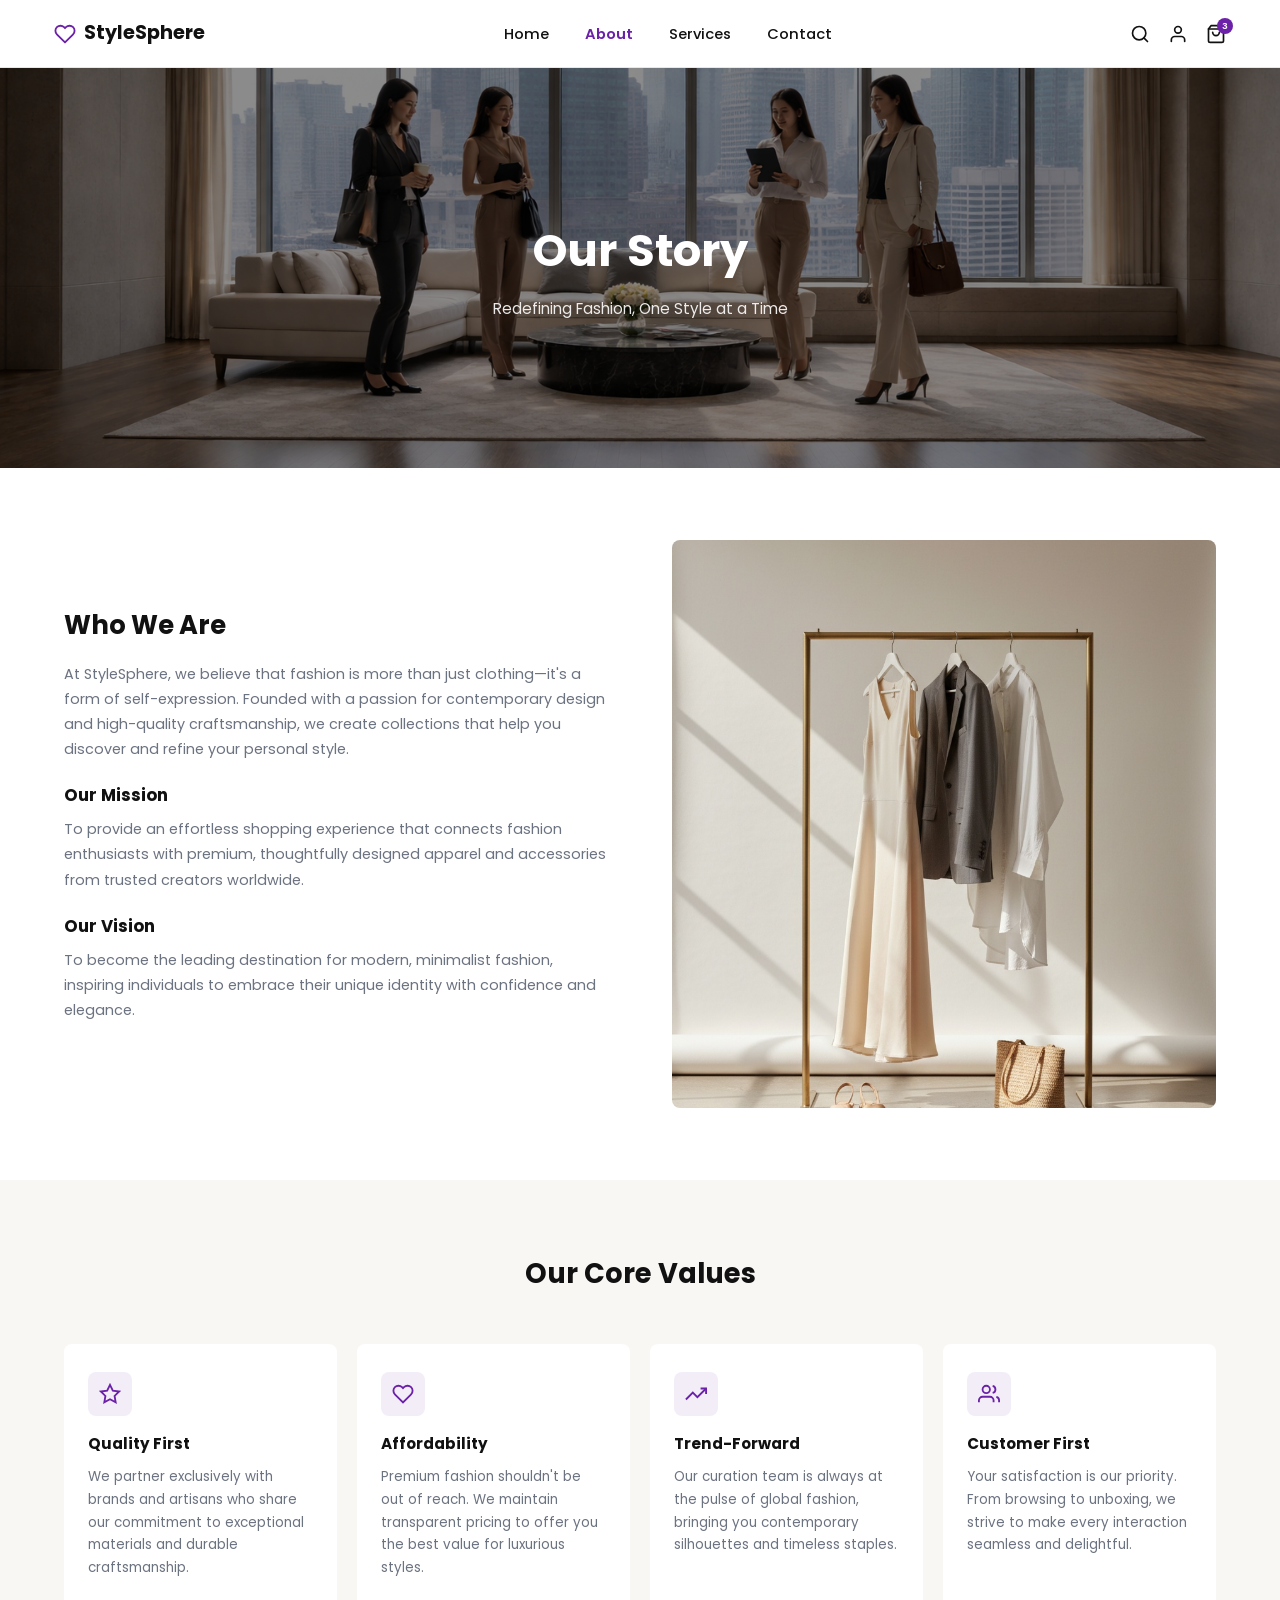
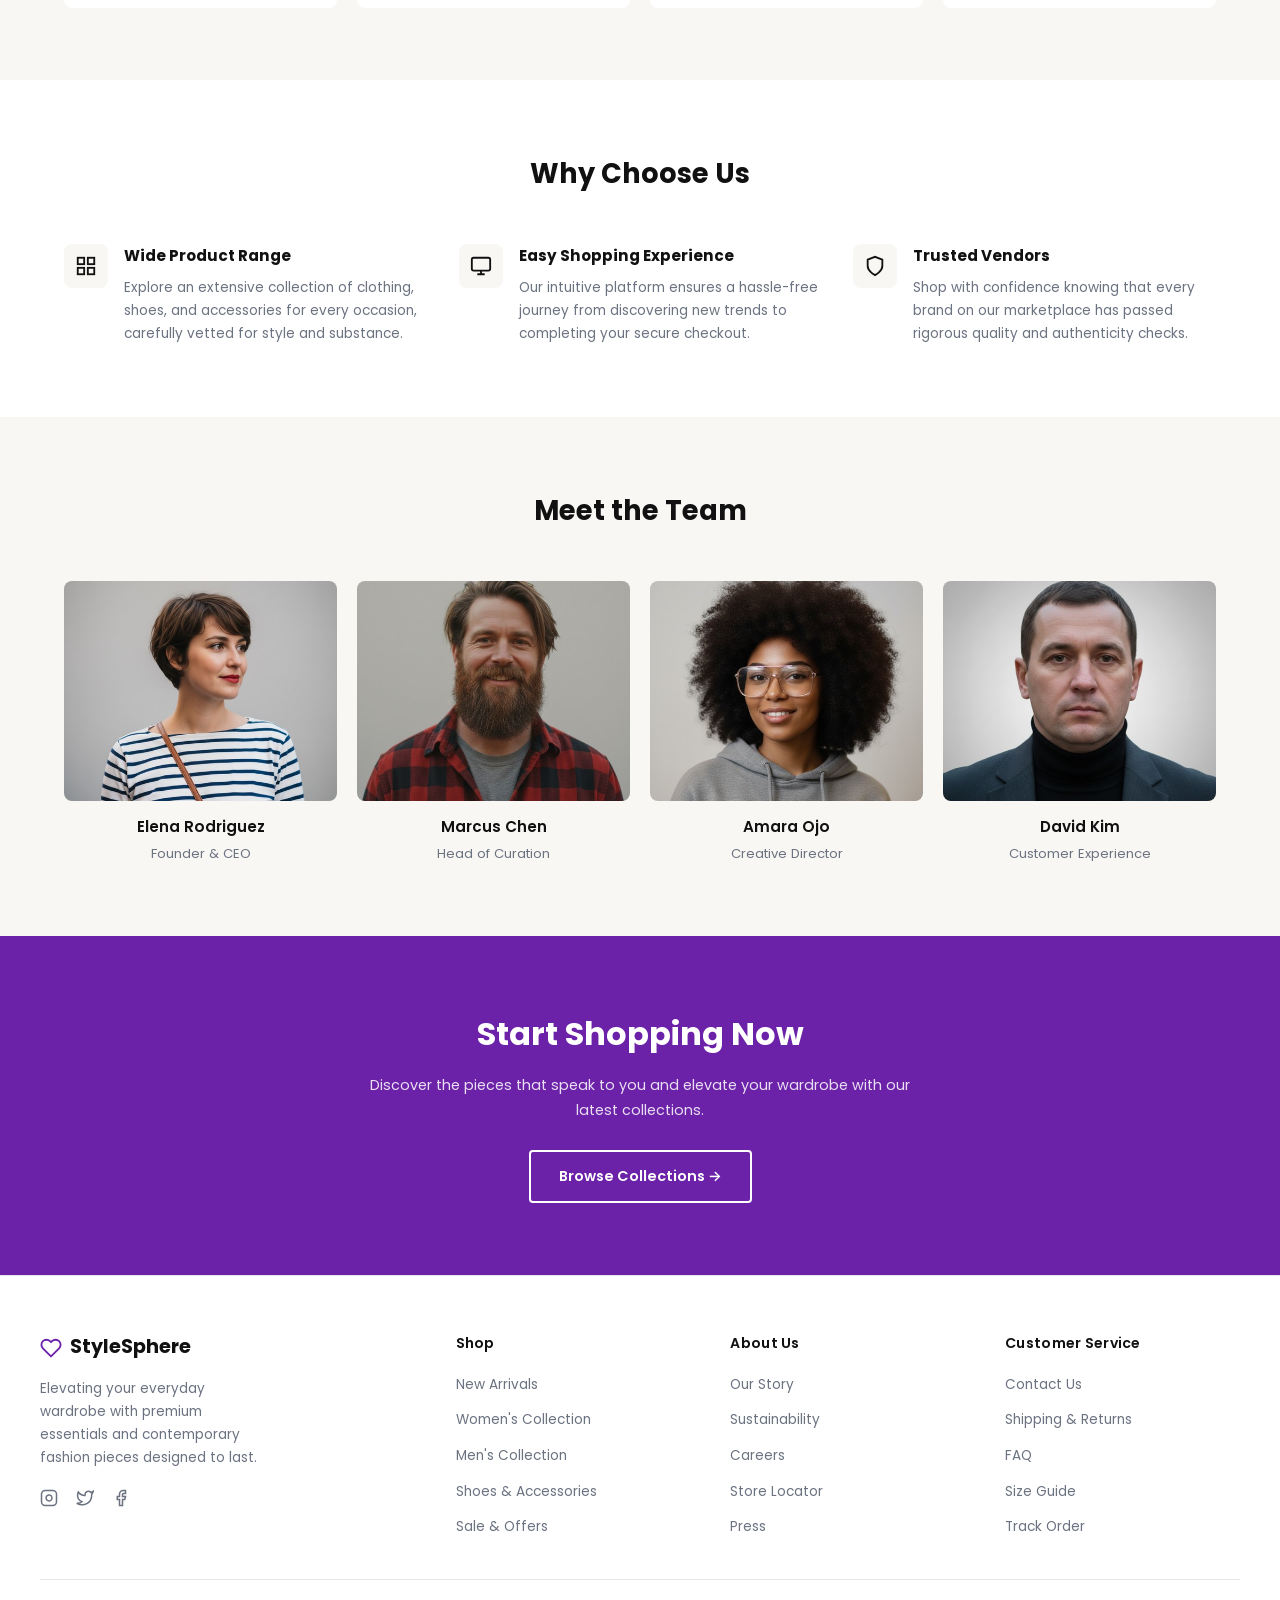
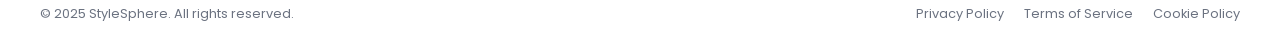
==== pages/about.html @ 80d5eca9 "refactor: clean up codebase and fix structural issues" ====
<!DOCTYPE html>
<html lang="en">
<head>
    <meta charset="UTF-8"/>
    <meta name="viewport" content="width=device-width, initial-scale=1.0"/>
    <title>StyleSphere — About</title>
    <link rel="stylesheet" href="../styles/component.css"/>
    <link rel="stylesheet" href="../styles/about.css"/>
</head>
<body>

  <!--HEADER-->
  <header class="site-header">
    <div class="header-inner">

      <a href="index.html" class="logo">
        <svg viewBox="0 0 24 24" fill="none" stroke="currentColor" stroke-width="2" stroke-linecap="round" stroke-linejoin="round">
          <path d="M20.84 4.61a5.5 5.5 0 0 0-7.78 0L12 5.67l-1.06-1.06a5.5 5.5 0 0 0-7.78 7.78l1.06 1.06L12 21.23l7.78-7.78 1.06-1.06a5.5 5.5 0 0 0 0-7.78z"/>
        </svg>
        StyleSphere
      </a>

      <nav>
        <ul class="nav-links">
          <li><a href="../index.html">Home</a></li>
          <li><a href="./about.html" class="active">About</a></li>
          <li><a href="./services.html">Services</a></li>
          <li><a href="./contact.html">Contact</a></li>
        </ul>
      </nav>

      <div class="header-icons">
        <button aria-label="Search">
          <svg width="20" height="20" viewBox="0 0 24 24" fill="none" stroke="currentColor" stroke-width="2" stroke-linecap="round" stroke-linejoin="round">
            <circle cx="11" cy="11" r="8"/><line x1="21" y1="21" x2="16.65" y2="16.65"/>
          </svg>
        </button>
        <button aria-label="Account">
          <svg width="20" height="20" viewBox="0 0 24 24" fill="none" stroke="currentColor" stroke-width="2" stroke-linecap="round" stroke-linejoin="round">
            <path d="M20 21v-2a4 4 0 0 0-4-4H8a4 4 0 0 0-4 4v2"/><circle cx="12" cy="7" r="4"/>
          </svg>
        </button>
        <button aria-label="Cart" style="position:relative;">
          <svg width="20" height="20" viewBox="0 0 24 24" fill="none" stroke="currentColor" stroke-width="2" stroke-linecap="round" stroke-linejoin="round">
            <path d="M6 2 3 6v14a2 2 0 0 0 2 2h14a2 2 0 0 0 2-2V6l-3-4z"/><line x1="3" y1="6" x2="21" y2="6"/><path d="M16 10a4 4 0 0 1-8 0"/>
          </svg>
          <span class="cart-badge">3</span>
        </button>
      </div>

      <button class="hamburger" aria-label="Toggle menu">
        <span></span>
        <span></span>
        <span></span>
      </button>

    </div>
  </header>

  <!-- Mobile Nav -->
  <nav class="mobile-nav">
    <a href="../index.html">Home</a>
    <a href="./about.html" class="active">About</a>
    <a href="./services.html">Services</a>
    <a href="./contact.html">Contact</a>
  </nav>


  <!-- MAIN CONTENT -->
  <main>

    <!-- Hero -->
    <section class="about-hero">
      <img src="../assets/images/img20.png" alt="Our Story" class="hero-bg" />
      <div class="hero-overlay">
        <h1>Our Story</h1>
        <p>Redefining Fashion, One Style at a Time</p>
      </div>
    </section>


    <!-- Who We Are -->
    <section class="who-we-are">
      <div class="section-inner">
        <div class="who-grid">
          <div class="who-text">
            <h2>Who We Are</h2>
            <p>At StyleSphere, we believe that fashion is more than just clothing—it's a form of self-expression. Founded with a passion for contemporary design and high-quality craftsmanship, we create collections that help you discover and refine your personal style.</p>

            <h3>Our Mission</h3>
            <p>To provide an effortless shopping experience that connects fashion enthusiasts with premium, thoughtfully designed apparel and accessories from trusted creators worldwide.</p>

            <h3>Our Vision</h3>
            <p>To become the leading destination for modern, minimalist fashion, inspiring individuals to embrace their unique identity with confidence and elegance.</p>
          </div>
          <div class="who-image">
            <img src="../assets/images/img14.jpg" alt="StyleSphere collection" />
          </div>
        </div>
      </div>
    </section>


    <!-- Core Values -->
    <section class="core-values">
      <div class="section-inner">
        <h2 class="section-title">Our Core Values</h2>
        <div class="values-grid">

          <div class="value-card">
            <div class="value-icon">
              <svg width="22" height="22" viewBox="0 0 24 24" fill="none" stroke="currentColor" stroke-width="2"><polygon points="12 2 15.09 8.26 22 9.27 17 14.14 18.18 21.02 12 17.77 5.82 21.02 7 14.14 2 9.27 8.91 8.26 12 2"/></svg>
            </div>
            <h4>Quality First</h4>
            <p>We partner exclusively with brands and artisans who share our commitment to exceptional materials and durable craftsmanship.</p>
          </div>

          <div class="value-card">
            <div class="value-icon">
              <svg width="22" height="22" viewBox="0 0 24 24" fill="none" stroke="currentColor" stroke-width="2"><path d="M20.84 4.61a5.5 5.5 0 0 0-7.78 0L12 5.67l-1.06-1.06a5.5 5.5 0 0 0-7.78 7.78l1.06 1.06L12 21.23l7.78-7.78 1.06-1.06a5.5 5.5 0 0 0 0-7.78z"/></svg>
            </div>
            <h4>Affordability</h4>
            <p>Premium fashion shouldn't be out of reach. We maintain transparent pricing to offer you the best value for luxurious styles.</p>
          </div>

          <div class="value-card">
            <div class="value-icon">
              <svg width="22" height="22" viewBox="0 0 24 24" fill="none" stroke="currentColor" stroke-width="2"><polyline points="23 6 13.5 15.5 8.5 10.5 1 18"/><polyline points="17 6 23 6 23 12"/></svg>
            </div>
            <h4>Trend-Forward</h4>
            <p>Our curation team is always at the pulse of global fashion, bringing you contemporary silhouettes and timeless staples.</p>
          </div>

          <div class="value-card">
            <div class="value-icon">
              <svg width="22" height="22" viewBox="0 0 24 24" fill="none" stroke="currentColor" stroke-width="2"><path d="M17 21v-2a4 4 0 0 0-4-4H5a4 4 0 0 0-4 4v2"/><circle cx="9" cy="7" r="4"/><path d="M23 21v-2a4 4 0 0 0-3-3.87"/><path d="M16 3.13a4 4 0 0 1 0 7.75"/></svg>
            </div>
            <h4>Customer First</h4>
            <p>Your satisfaction is our priority. From browsing to unboxing, we strive to make every interaction seamless and delightful.</p>
          </div>

        </div>
      </div>
    </section>


    <!-- Why Choose Us -->
    <section class="why-choose">
      <div class="section-inner">
        <h2 class="section-title">Why Choose Us</h2>
        <div class="why-grid">

          <div class="why-item">
            <div class="why-icon">
              <svg width="22" height="22" viewBox="0 0 24 24" fill="none" stroke="currentColor" stroke-width="2"><rect x="3" y="3" width="7" height="7"/><rect x="14" y="3" width="7" height="7"/><rect x="14" y="14" width="7" height="7"/><rect x="3" y="14" width="7" height="7"/></svg>
            </div>
            <div>
              <h4>Wide Product Range</h4>
              <p>Explore an extensive collection of clothing, shoes, and accessories for every occasion, carefully vetted for style and substance.</p>
            </div>
          </div>

          <div class="why-item">
            <div class="why-icon">
              <svg width="22" height="22" viewBox="0 0 24 24" fill="none" stroke="currentColor" stroke-width="2"><rect x="2" y="3" width="20" height="14" rx="2"/><path d="M8 21h8M12 17v4"/></svg>
            </div>
            <div>
              <h4>Easy Shopping Experience</h4>
              <p>Our intuitive platform ensures a hassle-free journey from discovering new trends to completing your secure checkout.</p>
            </div>
          </div>

          <div class="why-item">
            <div class="why-icon">
              <svg width="22" height="22" viewBox="0 0 24 24" fill="none" stroke="currentColor" stroke-width="2"><path d="M12 22s8-4 8-10V5l-8-3-8 3v7c0 6 8 10 8 10z"/></svg>
            </div>
            <div>
              <h4>Trusted Vendors</h4>
              <p>Shop with confidence knowing that every brand on our marketplace has passed rigorous quality and authenticity checks.</p>
            </div>
          </div>

        </div>
      </div>
    </section>


    <!-- Meet the Team -->
    <section class="team">
      <div class="section-inner">
        <h2 class="section-title">Meet the Team</h2>
        <div class="team-grid">

          <div class="team-card">
            <img src="../assets/images/img2.jpg" alt="Elena Rodriguez" />
            <p class="team-name">Elena Rodriguez</p>
            <p class="team-role">Founder & CEO</p>
          </div>

          <div class="team-card">
            <img src="../assets/images/img3.jpg" alt="Marcus Chen" />
            <p class="team-name">Marcus Chen</p>
            <p class="team-role">Head of Curation</p>
          </div>

          <div class="team-card">
            <img src="../assets/images/img4.jpg" alt="Amara Ojo" />
            <p class="team-name">Amara Ojo</p>
            <p class="team-role">Creative Director</p>
          </div>

          <div class="team-card">
            <img src="../assets/images/img5.jpg" alt="David Kim" />
            <p class="team-name">David Kim</p>
            <p class="team-role">Customer Experience</p>
          </div>

        </div>
      </div>
    </section>


    <!-- CTA Banner -->
    <section class="cta-banner">
      <div class="cta-inner">
        <h2>Start Shopping Now</h2>
        <p>Discover the pieces that speak to you and elevate your wardrobe with our latest collections.</p>
        <a href="#" class="btn-outline">Browse Collections →</a>
      </div>
    </section>

  </main>


  <!-- FOOTER -->
  <footer class="site-footer">
    <div class="footer-inner">
      <div class="footer-top">

        <div class="footer-brand">
          <a href="index.html" class="logo">
            <svg viewBox="0 0 24 24" fill="none" stroke="currentColor" stroke-width="2" stroke-linecap="round" stroke-linejoin="round">
              <path d="M20.84 4.61a5.5 5.5 0 0 0-7.78 0L12 5.67l-1.06-1.06a5.5 5.5 0 0 0-7.78 7.78l1.06 1.06L12 21.23l7.78-7.78 1.06-1.06a5.5 5.5 0 0 0 0-7.78z"/>
            </svg>
            StyleSphere
          </a>
          <p>Elevating your everyday wardrobe with premium essentials and contemporary fashion pieces designed to last.</p>
          <div class="footer-social">
            <a href="#" aria-label="Instagram">
              <svg width="18" height="18" viewBox="0 0 24 24" fill="none" stroke="currentColor" stroke-width="2"><rect x="2" y="2" width="20" height="20" rx="5"/><path d="M16 11.37A4 4 0 1 1 12.63 8 4 4 0 0 1 16 11.37z"/><line x1="17.5" y1="6.5" x2="17.51" y2="6.5"/></svg>
            </a>
            <a href="#" aria-label="Twitter">
              <svg width="18" height="18" viewBox="0 0 24 24" fill="none" stroke="currentColor" stroke-width="2"><path d="M23 3a10.9 10.9 0 0 1-3.14 1.53 4.48 4.48 0 0 0-7.86 3v1A10.66 10.66 0 0 1 3 4s-4 9 5 13a11.64 11.64 0 0 1-7 2c9 5 20 0 20-11.5a4.5 4.5 0 0 0-.08-.83A7.72 7.72 0 0 0 23 3z"/></svg>
            </a>
            <a href="#" aria-label="Facebook">
              <svg width="18" height="18" viewBox="0 0 24 24" fill="none" stroke="currentColor" stroke-width="2"><path d="M18 2h-3a5 5 0 0 0-5 5v3H7v4h3v8h4v-8h3l1-4h-4V7a1 1 0 0 1 1-1h3z"/></svg>
            </a>
          </div>
        </div>

        <div class="footer-col">
          <h4>Shop</h4>
          <ul>
            <li><a href="#">New Arrivals</a></li>
            <li><a href="#">Women's Collection</a></li>
            <li><a href="#">Men's Collection</a></li>
            <li><a href="#">Shoes & Accessories</a></li>
            <li><a href="#">Sale & Offers</a></li>
          </ul>
        </div>

        <div class="footer-col">
          <h4>About Us</h4>
          <ul>
            <li><a href="about.html">Our Story</a></li>
            <li><a href="#">Sustainability</a></li>
            <li><a href="#">Careers</a></li>
            <li><a href="#">Store Locator</a></li>
            <li><a href="#">Press</a></li>
          </ul>
        </div>

        <div class="footer-col">
          <h4>Customer Service</h4>
          <ul>
            <li><a href="contact.html">Contact Us</a></li>
            <li><a href="#">Shipping & Returns</a></li>
            <li><a href="#">FAQ</a></li>
            <li><a href="#">Size Guide</a></li>
            <li><a href="#">Track Order</a></li>
          </ul>
        </div>

      </div>

      <div class="footer-bottom">
        <p>© 2025 StyleSphere. All rights reserved.</p>
        <div class="footer-legal">
          <a href="#">Privacy Policy</a>
          <a href="#">Terms of Service</a>
          <a href="#">Cookie Policy</a>
        </div>
      </div>
    </div>
  </footer>

  <script src="../js/main.js"></script>
</body>
</html>
---- styles/component.css ----
/* Header and Footer Styles */
@import url('https://fonts.googleapis.com/css2?family=Inter:ital,opsz,wght@0,14..32,100..900;1,14..32,100..900&family=Poppins:ital,wght@0,100;0,200;0,300;0,400;0,500;0,600;0,700;0,800;0,900;1,100;1,200;1,300;1,400;1,500;1,600;1,700;1,800;1,900&display=swap');

:root {
  --purple: #6B21A8;
  --purple-light: #7C3AED;
  --black: #111111;
  --dark: #1a1a1a;
  --gray: #6B7280;
  --gray-light: #F9F7F4;
  --white: #ffffff;
  --border: #E5E7EB;
  --font-display: 'Poppins', 'Inter', serif;
  --font-body: 'Poppins', 'Inter', sans-serif;
  --nav-height: 4.25rem;
  --transition: 0.25s ease;
}


*, *::before, *::after {
  box-sizing: border-box;
  margin: 0;
  padding: 0;
}

body {
  font-family: var(--font-body);
  color: var(--black);
  background: var(--white);
  line-height: 1.6;
}

a {
  text-decoration: none;
  color: inherit;
}

/*HEADER */

.site-header {
  position: sticky;
  top: 0;
  z-index: 100;
  background: var(--white);
  border-bottom: 1px solid var(--border);
  height: var(--nav-height);
}

.header-inner {
  max-width: 75rem;
  margin: 0 auto;
  padding: 0 0.875rem;
  height: 100%;
  display: flex;
  align-items: center;
  justify-content: space-between;
}

/* Logo */
.logo {
  display: flex;
  align-items: center;
  gap: 0.5rem;
  font-family: var(--font-display);
  font-size: 1.2rem;
  font-weight: 700;
  color: var(--black);
}

.logo svg {
  width: 1.375rem;
  height: 1.375rem;
  color: var(--purple);
}

/* Desktop Nav */
.nav-links {
  display: flex;
  align-items: center;
  gap: 2.25rem;
  list-style: none;
}

.nav-links a {
  font-size: 0.92rem;
  font-weight: 500;
  color: var(--black);
  transition: color var(--transition);
}

.nav-links a:hover {
  color: var(--purple);
}

.nav-links a.active {
  color: var(--purple);
  font-weight: 600;
}

/* Header Icons */
.header-icons {
  display: flex;
  align-items: center;
  gap: 1.125rem;
}

.header-icons button,
.header-icons a {
  background: none;
  border: none;
  cursor: pointer;
  color: var(--black);
  display: flex;
  align-items: center;
  transition: color var(--transition);
  position: relative;
}

.header-icons button:hover,
.header-icons a:hover {
  color: var(--purple);
}

.cart-badge {
  position: absolute;
  top: -6px;
  right: -7px;
  background: var(--purple);
  color: var(--white);
  font-size: 0.6rem;
  font-weight: 700;
  width: 1rem;
  height: 1rem;
  border-radius: 50%;
  display: flex;
  align-items: center;
  justify-content: center;
}

/* Hamburger */
.hamburger {
  display: none;
  flex-direction: column;
  gap: 0.3125rem;
  cursor: pointer;
  background: none;
  border: none;
  padding: 0.25rem;
}

.hamburger span {
  display: block;
  width: 1.375rem;
  height: 0.125rem;
  background: var(--black);
  border-radius: 2px;
  transition: all 0.3s ease;
}

/* Mobile Menu */
.mobile-nav {
  display: none;
  position: fixed;
  top: var(--nav-height);
  left: 0;
  right: 0;
  bottom: 0;
  background: var(--white);
  z-index: 99;
  flex-direction: column;
  padding: 2rem 1.5rem;
  gap: 0.5rem;
  border-top: 1px solid var(--border);
}

.mobile-nav.open {
  display: flex;
}

.mobile-nav a {
  font-size: 1.4rem;
  font-weight: 500;
  color: var(--black);
  padding: 0.75rem 0;
  border-bottom: 1px solid var(--border);
  transition: color var(--transition);
}

.mobile-nav a:hover,
.mobile-nav a.active {
  color: var(--purple);
}

/* Hamburger open state */
.hamburger.open span:nth-child(1) {
  transform: translateY(7px) rotate(45deg);
}

.hamburger.open span:nth-child(2) {
  opacity: 0;
}

.hamburger.open span:nth-child(3) {
  transform: translateY(-7px) rotate(-45deg);
}

/*FOOTER*/

.site-footer {
  background: var(--white);
  border-top: 1px solid var(--border);
  padding: 3.5rem 1.5rem 2rem;
}

.footer-inner {
  max-width: 75rem;
  margin: 0 auto;
}

.footer-top {
  display: grid;
  grid-template-columns: 1.6fr 1fr 1fr 1fr;
  gap: 2.5rem;
  padding-bottom: 2.5rem;
  border-bottom: 1px solid var(--border);
}

.footer-brand .logo {
  margin-bottom: 0.875rem;
}

.footer-brand p {
  font-size: 0.85rem;
  color: var(--gray);
  line-height: 1.7;
  max-width: 13.75rem;
}

.footer-social {
  display: flex;
  gap: 1.125rem;
  margin-top: 1.25rem;
}

.footer-social a {
  color: var(--gray);
  transition: color var(--transition);
}

.footer-social a:hover {
  color: var(--purple);
}

.footer-col h4 {
  font-size: 0.88rem;
  font-weight: 600;
  color: var(--black);
  margin-bottom: 1rem;
  letter-spacing: 0.02em;
}

.footer-col ul {
  list-style: none;
  display: flex;
  flex-direction: column;
  gap: 0.625rem;
}

.footer-col ul li a {
  font-size: 0.85rem;
  color: var(--gray);
  transition: color var(--transition);
}

.footer-col ul li a:hover {
  color: var(--purple);
}

.footer-bottom {
  display: flex;
  align-items: center;
  justify-content: space-between;
  padding-top: 1.5rem;
  flex-wrap: wrap;
  gap: 0.75rem;
}

.footer-bottom p {
  font-size: 0.8rem;
  color: var(--gray);
}

.footer-legal {
  display: flex;
  gap: 1.25rem;
}

.footer-legal a {
  font-size: 0.8rem;
  color: var(--gray);
  transition: color var(--transition);
}

.footer-legal a:hover {
  color: var(--purple);
}

/*RESPONSIVE */

@media (max-width: 768px) {
  .nav-links {
    display: none;
  }

  .hamburger {
    display: flex;
  }

  .footer-top {
    grid-template-columns: 1fr 1fr;
    gap: 2rem;
  }
}

@media (max-width: 480px) {
  .footer-top {
    grid-template-columns: 1fr;
  }

  .footer-bottom {
    flex-direction: column;
    align-items: flex-start;
  }
}

::view-transition-old(root) {
  animation: fade-out 0.2s ease;
}
::view-transition-new(root) {
  animation: fade-in 0.2s ease;
}
@keyframes fade-out { 
  from { 
    opacity: 1; 
  } 
  to {
     opacity: 0; 
    }
}

@keyframes fade-in  { 
  from { 
    opacity: 0; 
  } 
  to { 
    opacity: 1; 
  } 
}

 
 
/* =====================
   FORM FIELD ERROR
   ===================== */
 
.field-error {
  font-size: 0.78rem;
  color: #DC2626;
  margin-top: 5px;
}
 
 
/* =====================
   SUCCESS POPUP
   ===================== */
 
.success-popup {
  position: fixed;
  inset: 0;
  background: rgba(0, 0, 0, 0.45);
  display: flex;
  align-items: center;
  justify-content: center;
  z-index: 999;
  padding: 24px;
}
 
.popup-inner {
  background: var(--white);
  border-radius: 12px;
  padding: 40px 32px;
  text-align: center;
  max-width: 400px;
  width: 100%;
  display: flex;
  flex-direction: column;
  align-items: center;
  gap: 12px;
}
 
.popup-inner h3 {
  font-family: var(--font-display);
  font-size: 1.2rem;
  font-weight: 700;
  color: var(--black);
}
 
.popup-inner p {
  font-size: 0.88rem;
  color: var(--gray);
  line-height: 1.6;
}
 
.popup-close {
  margin-top: 8px;
  padding: 10px 28px;
  background: var(--purple);
  color: var(--white);
  border: none;
  border-radius: 4px;
  font-size: 0.88rem;
  font-weight: 600;
  font-family: var(--font-body);
  cursor: pointer;
  transition: background var(--transition);
}
 
.popup-close:hover {
  background: var(--purple-light);
}
---- styles/about.css ----
/* About Page Styles */

.section-inner {
  max-width: 75rem;
  margin: 0 auto;
  padding: 0 1.5rem;
}

.section-title {
  font-family: var(--font-display);
  font-size: 1.7rem;
  font-weight: 700;
  text-align: center;
  color: var(--black);
  margin-bottom: 3rem;
}

.btn-outline {
  display: inline-block;
  padding: 0.8125rem 1.75rem;
  border: 2px solid var(--white);
  color: var(--white);
  border-radius: 4px;
  font-size: 0.9rem;
  font-weight: 600;
  font-family: var(--font-body);
  transition: all var(--transition);
}

.btn-outline:hover {
  background: var(--white);
  color: var(--purple);
}


/* ABOUT HERO */

.about-hero {
  position: relative;
  height: 25rem;
  overflow: hidden;
}

.about-hero .hero-bg {
  width: 100%;
  height: 100%;
  object-fit: cover;
  display: block;
  background: #555;
}

.hero-overlay {
  position: absolute;
  inset: 0;
  background: rgba(0, 0, 0, 0.45);
  display: flex;
  flex-direction: column;
  align-items: center;
  justify-content: center;
  color: var(--white);
  text-align: center;
  padding: 1.5rem;
}

.hero-overlay h1 {
  font-family: var(--font-display);
  font-size: clamp(1.8rem, 4vw, 2.8rem);
  font-weight: 700;
  margin-bottom: 0.625rem;
}

.hero-overlay p {
  font-size: 0.95rem;
  opacity: 0.9;
}


/*WHO WE ARE*/

.who-we-are {
  padding: 4.5rem 1.5rem;
}

.who-grid {
  display: grid;
  grid-template-columns: 1fr 1fr;
  gap: 4rem;
  align-items: center;
}

.who-text h2 {
  font-family: var(--font-display);
  font-size: 1.6rem;
  font-weight: 700;
  color: var(--black);
  margin-bottom: 1rem;
}

.who-text p {
  font-size: 0.9rem;
  color: var(--gray);
  line-height: 1.75;
  margin-bottom: 1.25rem;
}

.who-text h3 {
  font-family: var(--font-display);
  font-size: 1.05rem;
  font-weight: 700;
  color: var(--black);
  margin-bottom: 0.5rem;
}

.who-image {
  border-radius: 8px;
  overflow: hidden;
}

.who-image img {
  width: 100%;
  height: 35.5rem;
  object-fit: cover;
  display: block;
  background: #ccc;
}


/* CORE VALUES */

.core-values {
  background: var(--gray-light);
  padding: 4.5rem 1.5rem;
}

.values-grid {
  display: grid;
  grid-template-columns: repeat(4, 1fr);
  gap: 1.25rem;
}

.value-card {
  background: var(--white);
  border-radius: 8px;
  padding: 1.75rem 1.5rem;
}

.value-icon {
  width: 2.75rem;
  height: 2.75rem;
  border-radius: 8px;
  background: rgba(107, 33, 168, 0.08);
  display: flex;
  align-items: center;
  justify-content: center;
  color: var(--purple);
  margin-bottom: 1rem;
}

.value-card h4 {
  font-size: 0.95rem;
  font-weight: 700;
  color: var(--black);
  margin-bottom: 0.625rem;
}

.value-card p {
  font-size: 0.84rem;
  color: var(--gray);
  line-height: 1.7;
}


/* WHY CHOOSE US */

.why-choose {
  padding: 4.5rem 1.5rem;
}

.why-grid {
  display: grid;
  grid-template-columns: repeat(3, 1fr);
  gap: 2rem;
}

.why-item {
  display: flex;
  gap: 1rem;
  align-items: flex-start;
}

.why-icon {
  width: 2.75rem;
  height: 44px;
  border-radius: 8px;
  background: var(--gray-light);
  display: flex;
  align-items: center;
  justify-content: center;
  color: var(--black);
  flex-shrink: 0;
}

.why-item h4 {
  font-size: 0.95rem;
  font-weight: 700;
  color: var(--black);
  margin-bottom: 0.5rem;
}

.why-item p {
  font-size: 0.85rem;
  color: var(--gray);
  line-height: 1.7;
}


/* TEAM */

.team {
  background: var(--gray-light);
  padding: 4.5rem 1.5rem;
}

.team-grid {
  display: grid;
  grid-template-columns: repeat(4, 1fr);
  gap: 1.25rem;
}

.team-card {
  text-align: center;
}

.team-card img {
  width: 100%;
  height: 13.75rem;
  object-fit: cover;
  border-radius: 8px;
  display: block;
  background: #ccc;
  margin-bottom: 0.875rem;
}

.team-name {
  font-size: 0.95rem;
  font-weight: 600;
  color: var(--black);
  margin-bottom: 0.25rem;
}

.team-role {
  font-size: 0.82rem;
  color: var(--gray);
}


/* CTA BANNER*/

.cta-banner {
  background: var(--purple);
  padding: 4.5rem 1.5rem;
  text-align: center;
}

.cta-inner {
  max-width: 35rem;
  margin: 0 auto;
}

.cta-inner h2 {
  font-family: var(--font-display);
  font-size: clamp(1.5rem, 3vw, 2rem);
  font-weight: 700;
  color: var(--white);
  margin-bottom: 0.875rem;
}

.cta-inner p {
  font-size: 0.9rem;
  color: rgba(255, 255, 255, 0.85);
  line-height: 1.7;
  margin-bottom: 1.75rem;
}


/* RESPONSIVE */

@media (max-width: 1024px) {
  .values-grid {
    grid-template-columns: repeat(2, 1fr);
  }

  .team-grid {
    grid-template-columns: repeat(2, 1fr);
  }
}

@media (max-width: 768px) {
  .who-grid {
    grid-template-columns: 1fr;
    gap: 2rem;
  }

  .who-image {
    order: -1;
  }

  .who-image img {
    height: 17.5rem;
  }

  .why-grid {
    grid-template-columns: 1fr;
    gap: 1.5rem
  }
}

@media (max-width: 480px) {
  .values-grid {
    grid-template-columns: 1fr;
  }

  .team-grid {
    grid-template-columns: repeat(2, 1fr);
  }

  .team-card img {
    height: 10rem;
  }
}
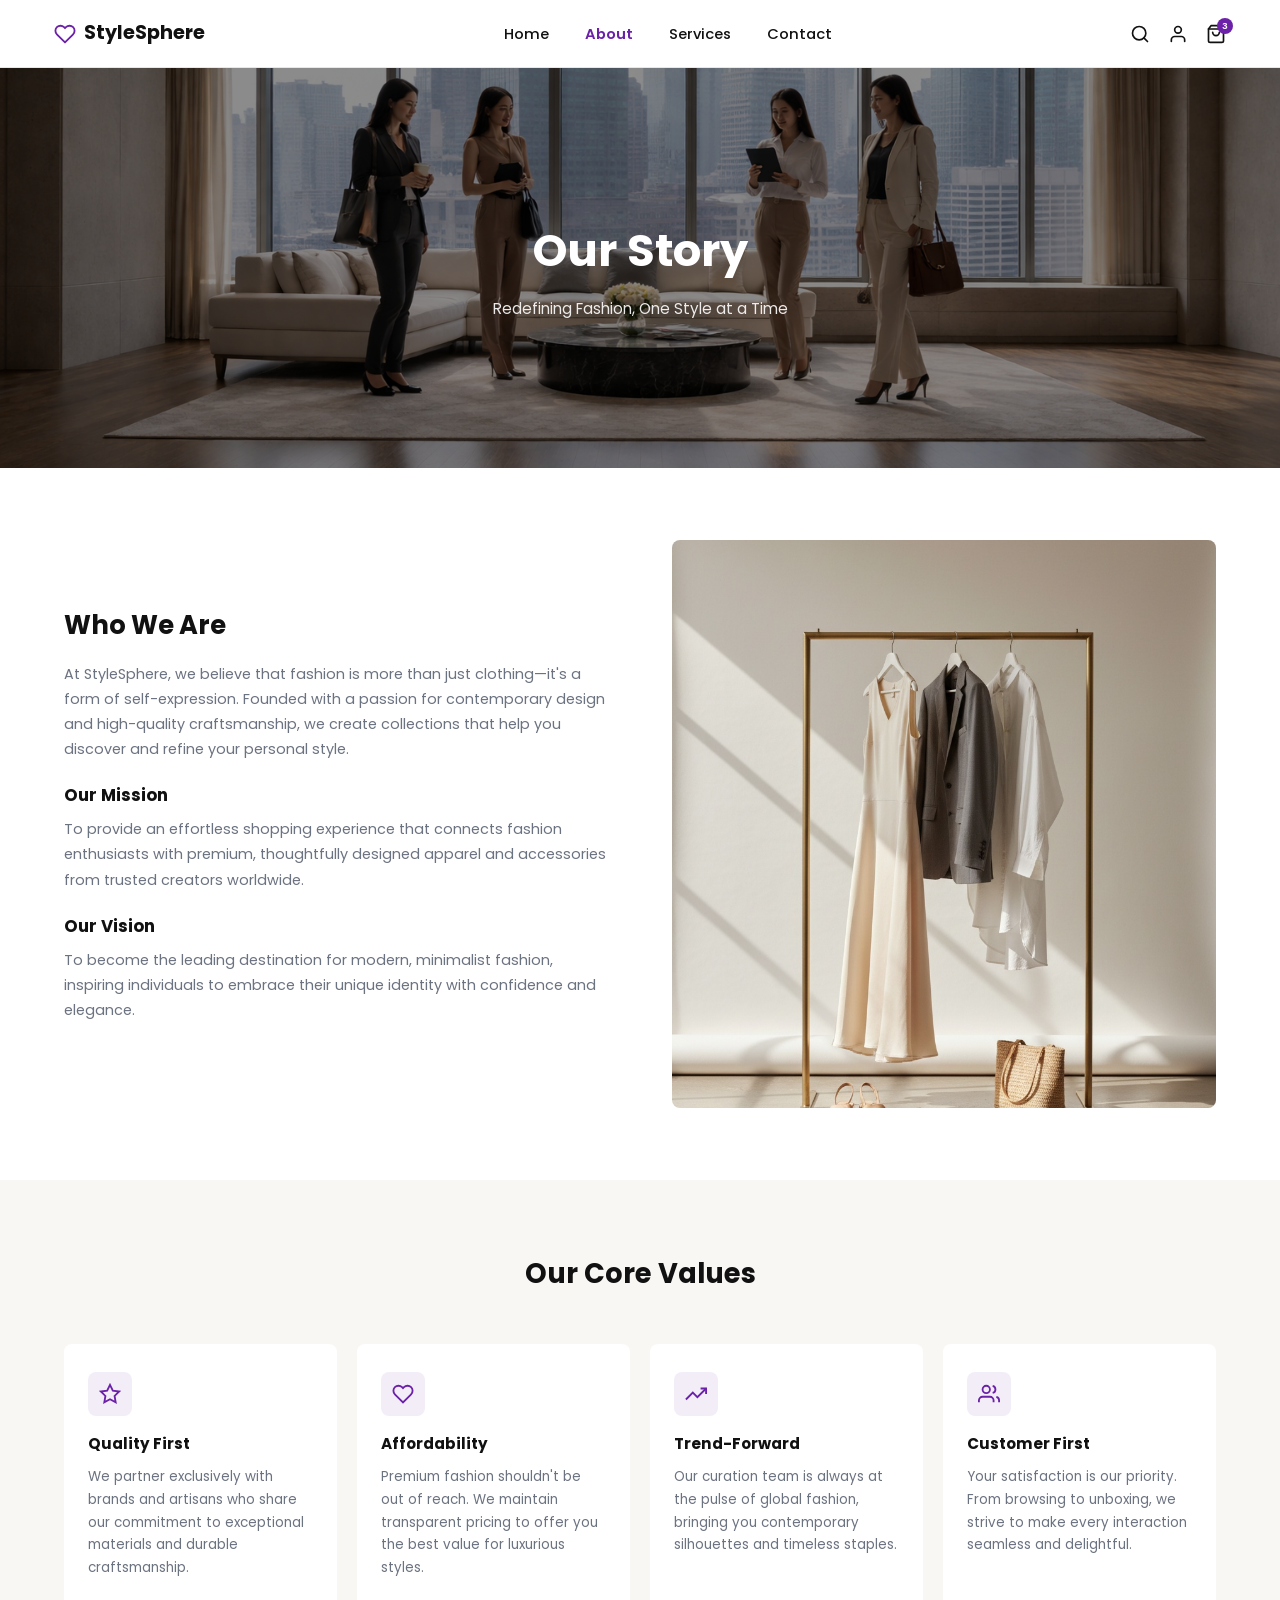
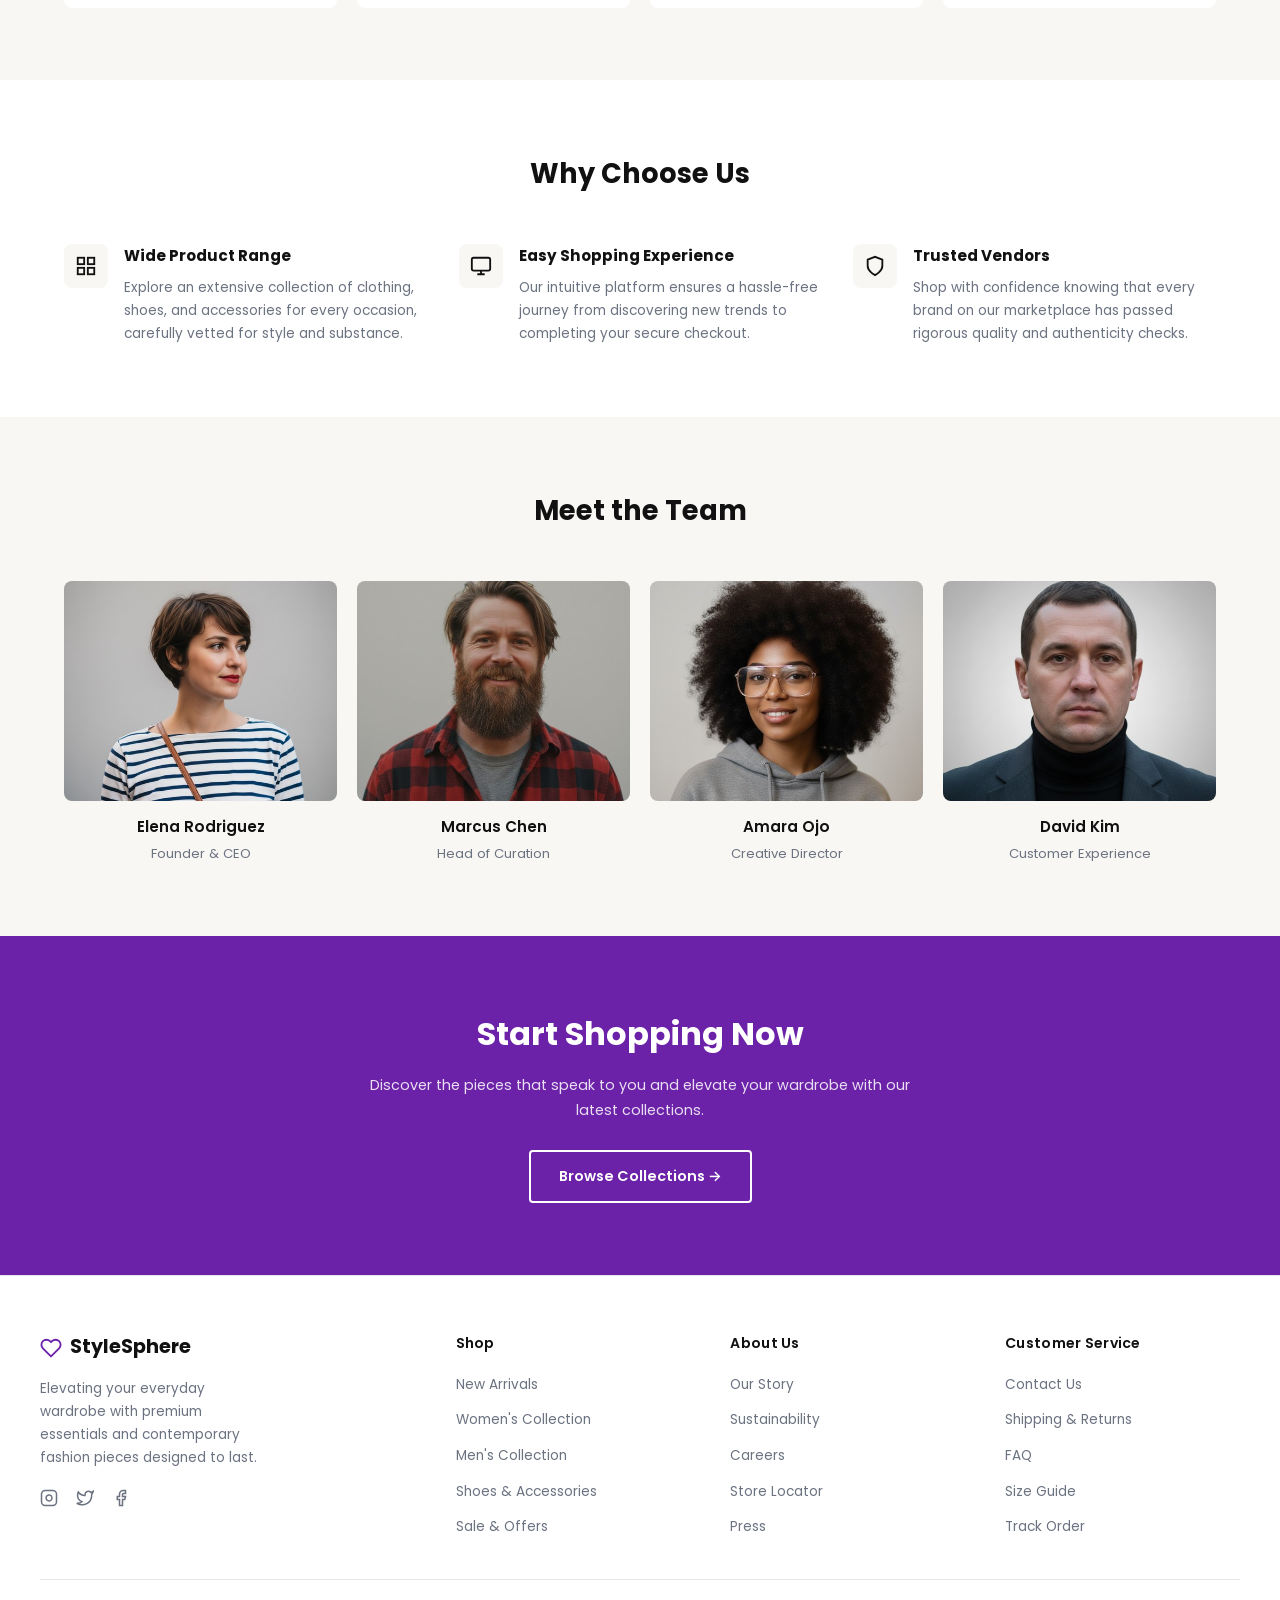
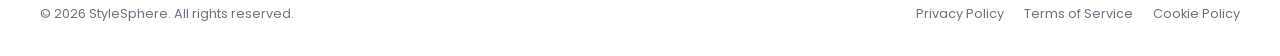
==== commit 3a80aa9d: "fix: correct time" ====
--- a/pages/about.html
+++ b/pages/about.html
@@ -294,7 +294,7 @@
       </div>
 
       <div class="footer-bottom">
-        <p>© 2025 StyleSphere. All rights reserved.</p>
+        <p>© 2026 StyleSphere. All rights reserved.</p>
         <div class="footer-legal">
           <a href="#">Privacy Policy</a>
           <a href="#">Terms of Service</a>
